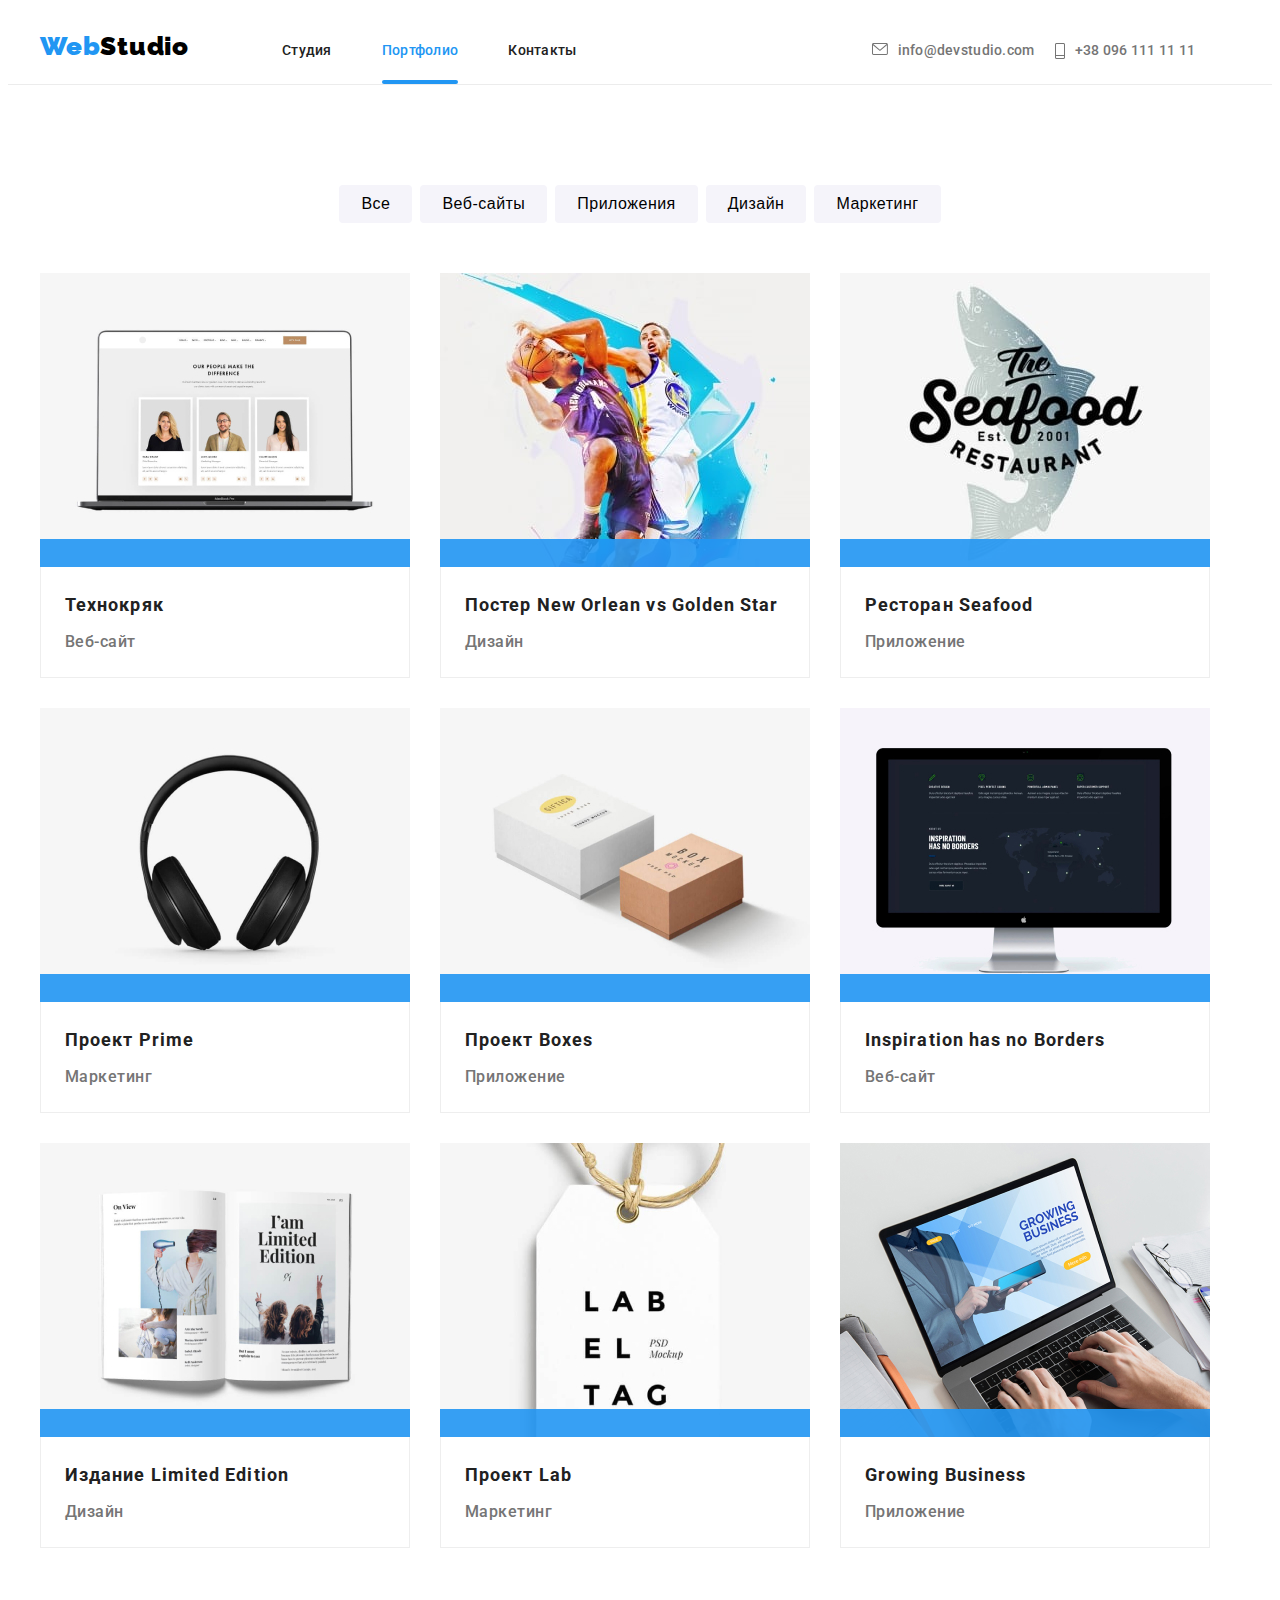
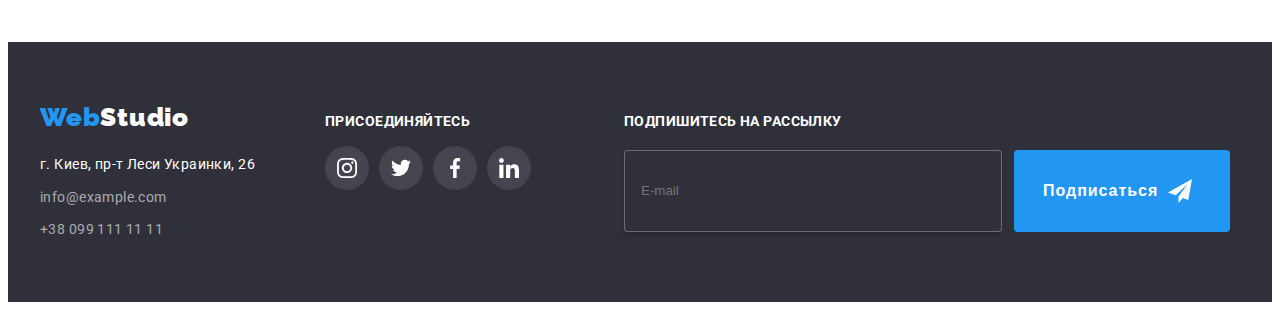
==== portfolio.html @ fc728769 "start of hw 7" ====
<!DOCTYPE html>
<html lang="ru">
<head>
   <meta charset="UTF-8">
   <meta http-equiv="X-UA-Compatible" content="IE=edge">
   <meta name="viewport" content="width=device-width, initial-scale=1.0">
   <title>Home Work 6</title>
   <link rel="preconnect" href="https://fonts.googleapis.com">
   <link rel="preconnect" href="https://fonts.gstatic.com" crossorigin>
   <link href="https://fonts.googleapis.com/css2?family=Raleway:wght@700&family=Roboto:wght@400;500;700;900&display=swap" rel="stylesheet">
   <link rel="stylesheet" href="https://cdnjs.cloudflare.com/ajax/libs/modern-normalize/1.1.0/modern-normalize.min.css" integrity="sha512-wpPYUAdjBVSE4KJnH1VR1HeZfpl1ub8YT/NKx4PuQ5NmX2tKuGu6U/JRp5y+Y8XG2tV+wKQpNHVUX03MfMFn9Q==" crossorigin="anonymous" referrerpolicy="no-referrer" />
   <link rel="stylesheet" href="css/style.css"> 
</head>
<body>
   <header class="page-header">
      <div class="container page-header-container">
         <nav class="header__info-first">
            <a class="logo link" href="./index.html"><b style="color:#2196F3">Web<span style="color:#000000;">Studio</span></b></a>
            <ul class="header__site-nav">
               <li class="list header__site-nav-item"><a class="link studio" href="./index.html">Студия</a></li>
               <li class="list header__site-nav-item"><a class="link portfolio current" href="./portfolio.html">Портфолио</a></li>
               <li class="list header__site-nav-item"><a class="link contact" href="#contacts">Контакты</a></li>
            </ul>
         </nav>   
         <div class="header__contact">
            <a class="header__info-first link email grey" href="mailto:info@devstudio.com">
               <svg class="header__contact-icon" width="16" height="12">
               <use
                  href="./images/symbol-defs.svg#icon-envelope"
               ></use>
               </svg>info@devstudio.com</a>
            <a class="header__info-first link telephone grey" href="tel:+380961111111">
               <svg class="header__contact-icon" width="10" height="16">
                  <use
                     href="./images/symbol-defs.svg#icon-telephone"
                  ></use>
               </svg>+38 096 111 11 11</a>
         </div>
      </div>   
   </header>
   <main class="main__portfolio"> 
         <section class="portfolio">  
            <div class="container container-portfolio"> 
               <h2 class="vissually-hidden">наши работы</h2>    
               <ul class="main__portfolio-nav list">
                     <li class="main__portfolio-nav-item"><button class="btn__nav" type="button">Все</button></li>
                     <li class="main__portfolio-nav-item"><button class="btn__nav" type="button" >Веб-сайты</button></li>
                     <li class="main__portfolio-nav-item"><button class="btn__nav" type="button" >Приложения</button></li>
                     <li class="main__portfolio-nav-item"><button class="btn__nav" type="button" >Дизайн</button></li>
                     <li class="main__portfolio-nav-item"><button class="btn__nav" type="button" >Маркетинг</button></li>
               </ul>
               <ul class="main__information-project-details list">
                  <li class="main__information-project-item">
                     <a class="link" href="#">
                        <div class="main__information-project-item-card">   
                           <img src="./images/img4.jpg" alt="Три человека" width="370" >
                           <p class="main__information-project-item-text">
                              Технокряк это современная площадка распространения коронавируса. Компании используют эту платформу для цифрового шпионажа и атак на защищённые сервера конкурентов.
                           </p>
                        </div>
                        <div class="main__information-project-item-border">
                           <h3 class="main__information-project-item-title">Технокряк</h3>
                           <p class="grey detail">Веб-сайт</p>
                        </div>
                     </a>
                  </li>
                  <li class="main__information-project-item">
                     <a class="link" href="#">
                        <div class="main__information-project-item-card">
                           <img src="./images/img5.jpg" alt="два человека играют в баскетбол"  width="370" >
                           <p class="main__information-project-item-text">
                           Технокряк это современная площадка распространения коронавируса. Компании используют эту платформу для цифрового шпионажа и атак на защищённые сервера конкурентов.
                           </p>
                        </div>   
                        <div class="main__information-project-item-border">
                           <h3 class="main__information-project-item-title">Постер New Orlean vs Golden Star</h3>
                           <p class="grey detail">Дизайн</p>
                        </div>
                     </a>
                  </li>
                  <li class="main__information-project-item">
                     <a class="link" href="#">
                        <div class="main__information-project-item-card">
                           <img src="./images/img6.jpg" alt="логотип морского ресторана"  width="370" >
                            <p class="main__information-project-item-text">
                              Технокряк это современная площадка распространения коронавируса. Компании используют эту платформу для цифрового шпионажа и атак на защищённые сервера конкурентов.
                           </p>
                        </div>  
                        <div class="main__information-project-item-border">
                           <h3 class="main__information-project-item-title">Ресторан Seafood</h3>
                           <p class="grey detail">Приложение</p>
                        </div>
                     </a>
                  </li>   
                  <li class="main__information-project-item">
                     <a class="link" href="#">
                        <div class="main__information-project-item-card">
                           <img src="./images/img7.jpg" alt="наушники"  width="370" >
                           <p class="main__information-project-item-text">
                              Технокряк это современная площадка распространения коронавируса. Компании используют эту платформу для цифрового шпионажа и атак на защищённые сервера конкурентов.
                           </p>
                        </div>   
                        <div class="main__information-project-item-border">
                           <h3 class="main__information-project-item-title">Проект Prime</h3>
                           <p class="grey detail">Маркетинг</p>
                        </div>
                     </a>
                  </li>  
                  <li class="main__information-project-item">
                     <a class="link" href="#">
                        <div class="main__information-project-item-card">
                           <img src="./images/img8.jpg" alt="две коробки"  width="370" >
                           <p class="main__information-project-item-text">
                              Технокряк это современная площадка распространения коронавируса. Компании используют эту платформу для цифрового шпионажа и атак на защищённые сервера конкурентов.
                           </p>
                        </div>
                        <div class="main__information-project-item-border">
                           <h3 class="main__information-project-item-title">Проект Boxes</h3>
                           <p class="grey detail">Приложение</p>
                        </div>
                     </a>  
                  </li>
                  <li class="main__information-project-item">
                     <a class="link" href="#">
                        <div class="main__information-project-item-card">
                           <img src="./images/img9.jpg" alt="рабочий стол"  width="370" >
                           <p class="main__information-project-item-text">
                              Технокряк это современная площадка распространения коронавируса. Компании используют эту платформу для цифрового шпионажа и атак на защищённые сервера конкурентов.
                            </p>
                        </div>
                        <div class="main__information-project-item-border">
                           <h3 class="main__information-project-item-title" lang="en">Inspiration has no Borders</h3>
                           <p class="grey detail">Веб-сайт</p>
                        </div>
                     </a>  
                  </li>
                  <li class="main__information-project-item">
                     <a class="link" href="#">
                        <div class="main__information-project-item-card">
                           <img src="./images/img10.jpg" alt="открытая книга"  width="370" >
                           <p class="main__information-project-item-text">
                              Технокряк это современная площадка распространения коронавируса. Компании используют эту платформу для цифрового шпионажа и атак на защищённые сервера конкурентов.
                           </p>
                        </div>   
                        <div class="main__information-project-item-border">
                           <h3 class="main__information-project-item-title">Издание Limited Edition</h3>
                           <p class="grey detail">Дизайн</p>
                        </div>
                     </a>   
                  </li>   
                  <li class="main__information-project-item">
                     <a class="link" href="#">
                        <div class="main__information-project-item-card">
                           <img src="./images/img11.jpg" alt="метка"  width="370" >
                              <p class="main__information-project-item-text">
                                 Технокряк это современная площадка распространения коронавируса. Компании используют эту платформу для цифрового шпионажа и атак на защищённые сервера конкурентов.
                              </p>
                        </div>
                        <div class="main__information-project-item-border">
                           <h3 class="main__information-project-item-title">Проект Lab</h3>
                           <p class="grey detail">Маркетинг</p>
                        </div>
                     </a> 
                  </li>  
                  <li class="main__information-project-item">
                    <a class="link" href="#">
                        <div class="main__information-project-item-card">
                           <img src="./images/img12.jpg" alt="ноутбук" width="370" >
                           <p class="main__information-project-item-text">
                              Технокряк это современная площадка распространения коронавируса. Компании используют эту платформу для цифрового шпионажа и атак на защищённые сервера конкурентов.
                           </p>
                        </div>   
                        <div class="main__information-project-item-border">
                           <h3 class="main__information-project-item-title" lang="en">Growing Business</h3>
                           <p class="grey detail">Приложение</p>
                        </div>
                     </a> 
                  </li>  
               </ul>
            </div> 
         </section>      
   </main>
   <footer class="footer" id="contacts">
      <div class="container container-footer">
          <div class="footer-contact">
              <a class="logo-footer link" href="./index.html"><b style="color:#2196F3">Web<span style="color:#ffffff;">Studio</span></b></a>
              <address class="address white">г. Киев, пр-т Леси Украинки, 26</address>
              <a class="link footer__contact-color email-footer" href="mailto:info@example.com">info@example.com</a>
              <a class="link footer__contact-color tel-footer" href="tel:+380991111111">+38 099 111 11 11</a>
          </div>
          <section class="footer-social">
              <h3 class="footer-social-title white ">присоединяйтесь</h3>
              <ul class="footer-socials-list list">
              <li class="footer-socials-item">
                      <a
                          href=""
                          class="footer-socials-link link"
                      >
                          <svg class="footer-socials-icon" width="20" height="20">
                          <use
                                  href="./images/symbol-defs.svg#icon-instagram-2"></use>
                          </svg>
                      </a>
              </li>
              <li class="footer-socials-item">
                      <a
                          href=""
                          class="footer-socials-link link"
                      >
                          <svg class="teachers-socials-icon" width="20" height="20">
                          <use
                          href="./images/symbol-defs.svg#icon-twitter"
                          ></use>
                          </svg>
                      </a>
              </li>
              <li class="footer-socials-item">
                      <a
                          href=""
                          class="footer-socials-link link"
                      >
                          <svg class="footer-socials-icon" width="20" height="20">
                          <use
                          href="./images/symbol-defs.svg#icon-facebook"
                          ></use>
                          </svg>
                      </a>
              </li>
              <li class="footer-socials-item">
                      <a
                          href=""
                          class="footer-socials-link link"
                      >
                          <svg class="footer-socials-icon" width="20" height="20">
                          <use
                          href="./images/symbol-defs.svg#icon-linkedin"
                          ></use>
                          </svg>
                      </a>
              </li>
              </ul>
          </section>
          <section class="footer-email-client">
              <h3 class="footer-email-title white ">Подпишитесь на рассылку</h3>
              <div class="confirmation-email">
                  <span class="input-wrap">
                      <input
                          type="email"
                          name="email-confirmation"
                          id="email-confirmation"
                          class="footer-input"
                          placeholder="E-mail"/> 
                  </span>        
              <button class="footer__btn-email" type="submit">Подписаться
                  <span>
                      <svg class="input-icon-email" width="24" height="24">
                          <use href="./images/symbol-defs.svg#icon-icon-send"></use>
                      </svg> 
                  </span>
              </button>    
              </div>
          </section>
      </div>   
 </footer>

</body>
</html>
---- css/style.css ----
:root {
  --primary-text-color: #212121;
  --special-color: #2196f3;
  --color-contact: #757575;
  --color-light: #ffffff;
  --color-of-details: #ececec;
  --color-background: #f5f4fa;
  --color-image: #2f303a;
  --color-footer-contact: rgba(255, 255, 255, 0.6);
  --color-border: #eeeeee;
  --color-footer-social: #44454e;
  --color-teachers-social: #afb1b8;
  --color-details-info: #e5e5e5;
}
body {
  font-family: 'Roboto', sans-serif;
  color: var(--primary-text-color);
}
p,
h1,
h2,
h3,
h4,
h5,
h6 {
  margin: 0;
}
img {
  display: block;
}
ul {
  list-style-type: none;
  margin: 0;
  padding: 0;
}
.link {
  text-decoration: none;
  transition: color 250ms cubic-bezier(0.4, 0, 0.2, 1),
    background-color 250ms cubic-bezier(0.4, 0, 0.2, 1);
}
.vissually-hidden {
  position: absolute;
  white-space: nowrap;
  width: 1px;
  height: 1px;
  overflow: hidden;
  border: 0;
  padding: 0;
  clip: rect(0 0 0 0);
  clip-path: inset(50%);
  margin: -1px;
}
.container {
  width: 1200px;
  padding-left: 15px;
  padding-right: 15px;
  margin-left: auto;
  margin-right: auto;
}
.grey {
  color: var(--color-contact);
}
.white {
  color: var(--color-light);
}
/* ------------------HEADER----------------------- */
.page-header {
  display: flex;
  justify-content: space-evenly;
  border-bottom: solid 1px var(--color-of-details);
  padding-top: 24px;
}
.page-header-container {
  display: flex;
  align-items: baseline;
}
.header__site-nav {
  display: flex;
  align-items: center;
}
.header__contact {
  display: flex;
  align-items: center;
}
.header__site-nav .list:first-child {
  margin-left: 93px;
}
.header__site-nav .list:not(:last-child) {
  margin-right: 50px;
}
.header__site-nav {
  margin-right: 295px;
}
.logo {
  font-size: 26px;
  font-family: 'Raleway', sans-serif;
  letter-spacing: 0.03em;
  font-weight: 700;
  line-height: 1.15;
}
.studio,
.portfolio,
.contact {
  color: var(--primary-text-color);
  font-weight: 500;
  font-size: 14px;
  line-height: 1.14;
  letter-spacing: 0.02em;
}
.current {
  color: var(--special-color);
}
.header__site-nav-item {
  position: relative;
  padding-bottom: 25px;
}
.header__site-nav .current::after {
  color: var(--special-color);
  content: '';
  height: 4px;
  width: 100%;
  background-color: var(--special-color);
  border-radius: 2px;
  display: block;
  position: absolute;
  bottom: 0;
}
.header__site-nav .link {
  padding-bottom: 25px;
}
.header__site-nav .link:hover,
.header__site-nav .link:focus {
  color: var(--special-color);
}
.header__contact .link:hover,
.header__contact .link:focus {
  color: var(--special-color);
}
.header__info-first {
  display: flex;
  align-items: baseline;
}
.header__info-first.telephone {
  display: flex;
  align-items: flex-start;
}

.header__contact-icon {
  fill: currentColor;
  margin-right: 10px;
}
.email,
.telephone {
  font-weight: 500;
  font-size: 14px;
  line-height: 1.14;
  letter-spacing: 0.02em;
}
.email {
  margin-right: 20px;
}

/* ------------------HERO----------------------- */
.header__hero {
  background-color: var(--color-image);
  letter-spacing: 0.06em;
  text-align: center;
  padding-top: 200px;
  padding-bottom: 200px;
}
.overlay {
  background-image: linear-gradient(rgba(47, 48, 58, 0.4), rgba(47, 48, 58, 0.4)),
    url('../images/img-hero.jpg');
  background-repeat: no-repeat;
  background-position: center;
  background-size: cover;
  margin: 0 auto;
  max-width: 1600px;
}
.header__hero-title {
  color: var(--color-light);
  font-size: 44px;
  font-weight: 900;
  line-height: 1.36;
  letter-spacing: 0.06em;
  max-width: 696px;
  margin-bottom: 30px;
  margin-right: auto;
  margin-left: auto;
}
.header__hero-btn {
  padding: 10px 32px;
  background-color: var(--special-color);
  border-radius: 4px;
  font-size: 16px;
  font-weight: 700;
  line-height: 1.87;
  cursor: pointer;
  color: var(--color-light);
  border: none;
  transition: box-shadow 250ms cubic-bezier(0.4, 0, 0.2, 1);
}
.header__hero-btn:hover {
  box-shadow: 0px 4px 4px rgba(0, 0, 0, 0.15);
}

/* ------------------INFO----------------------- */
.main__details-information.section {
  padding-top: 94px;
  padding-bottom: 47px;
}
.main__details {
  display: flex;
  justify-content: center;
}

.main__details-info:not(:last-child) {
  margin-right: 30px;
}
.main__details-info-block {
  display: flex;
  justify-content: center;
  align-items: center;
  margin-bottom: 30px;
  background-color: var(--color-background);
  width: 270px;
  height: 120px;
}

.main__details-info-title {
  font-weight: 700;
  font-size: 14px;
  line-height: 1.14;
  letter-spacing: 0.03em;
}
.grey.text {
  font-family: Roboto;
  font-size: 14px;
  line-height: 1.71;
  letter-spacing: 0.03em;
  margin-top: 10px;
  display: block;
  width: 270px;
}
.work {
  font-family: Roboto;
  font-weight: 700;
  font-size: 36px;
  line-height: 1.16;
  text-align: center;
  letter-spacing: 0.03em;
  margin-bottom: 50px;
}
/* ------------------TEACHERS----------------------- */
.workers {
  font-weight: 500;
  font-size: 16px;
  line-height: 1.18;
  text-align: center;
  letter-spacing: 0.03em;
}
.workers-names-type {
  padding-top: 30px;
  padding-bottom: 30px;
}
.grey.workers {
  text-align: center;
  font-weight: 400;
  margin-top: 10px;
}
.main__information-photo.section {
  padding-top: 47px;
  padding-bottom: 94px;
}
.main__information-photo-img {
  display: flex;
}
.main__information-photo-img-box {
  position: relative;
}
.main__information-photo-img-text {
  position: absolute;
  bottom: 0;
  left: 0;
  color: var(--color-light);
  background-color: rgba(47, 48, 58, 0.8);
  width: 100%;
  height: 70px;
  font-weight: 700;
  font-size: 14px;
  line-height: calc(16 / 14);
  text-align: center;
  letter-spacing: 0.03em;
  padding: 27px 82px;
  text-transform: uppercase;
}

.main__information-photo-img .list:not(:last-child) {
  margin-right: 30px;
}
.main__information-teachers {
  background-color: var(--color-background);
}
.main__information-teachers.section {
  padding-top: 94px;
  padding-bottom: 94px;
}
.main__information-teachers-photo {
  display: flex;
}
.main__information-teachers-photo .list:not(:last-child) {
  margin-right: 30px;
}
.teachers-socials-list {
  display: flex;
  justify-content: center;
  margin-top: 16px;
}

.teachers-socials-item {
  width: 44px;
  height: 44px;
  margin-right: 10px;
}

.teachers-socials-item:last-child {
  margin-right: 0;
}

.teachers-socials-link {
  width: 100%;
  height: 100%;
  border-radius: 50%;
  display: flex;
  align-items: center;
  justify-content: center;
  color: var(--color-teachers-social);
  transition: background-color 250ms cubic-bezier(0.4, 0, 0.2, 1),
    color 250ms cubic-bezier(0.4, 0, 0.2, 1);
}
.teachers-socials-icon {
  fill: currentColor;
}
.teachers-socials-link:hover,
.teachers-socials-link:focus {
  background-color: var(--special-color);
  color: var(--color-light);
}
.block {
  background-color: var(--color-light);
  box-shadow: 0px 1px 3px rgba(0, 0, 0, 0.12), 0px 1px 1px rgba(0, 0, 0, 0.14),
    0px 2px 1px rgba(0, 0, 0, 0.2);
  border-radius: 0px 0px 4px 4px;
}

/* ------------------CLIENTS----------------------- */
.main__information-clients.section {
  padding-top: 94px;
  padding-bottom: 94px;
  background-color: var(--color-details-info);
}
.main__information-clients.work {
  margin-bottom: 50px;
}
.clients-socials-list {
  display: flex;
}
.clients-socials-item {
  margin-right: 30px;
}
.clients-socials-item:last-child {
  margin-right: 0;
}
.clients-socials-link {
  display: flex;
  justify-content: center;
  align-items: center;
  width: 170px;
  height: 92px;
  border: solid 1px var(--color-teachers-social);
  border-radius: 4px;
  fill: var(--color-teachers-social);
  transition: fill 250ms cubic-bezier(0.4, 0, 0.2, 1), border 250ms cubic-bezier(0.4, 0, 0.2, 1);
}
.clients-socials-link:hover,
.clients-socials-link:focus {
  fill: var(--special-color);
  border: solid 1px var(--special-color);
}

/* ------------------PORTFOLIO----------------------- */
.main__portfolio {
  padding-top: 100px;
  padding-bottom: 94px;
}
.container-portfolio {
  display: flex;
  flex-direction: column;
}
.main__portfolio-nav {
  display: flex;
  justify-content: center;
  margin-bottom: 50px;
}
.main__portfolio-nav .main__portfolio-nav-item:not(:last-child) {
  margin-right: 8px;
}
.btn__nav {
  background: var(--color-background);
  border-radius: 4px;
  border: none;
  font-weight: 500;
  font-size: 16px;
  line-height: 1.62;
  letter-spacing: 0.03em;
  cursor: pointer;
  padding: 6px 22px;
  transition: background-color 250ms cubic-bezier(0.4, 0, 0.2, 1),
    color 250ms cubic-bezier(0.4, 0, 0.2, 1), border 250ms cubic-bezier(0.4, 0, 0.2, 1),
    box-shadow 250ms cubic-bezier(0.4, 0, 0.2, 1);
}
.btn__nav:hover,
.btn__nav:focus {
  background-color: var(--special-color);
  border: none;
  color: var(--color-light);
  box-shadow: 0px 3px 1px rgba(0, 0, 0, 0.1), 0px 1px 2px rgba(0, 0, 0, 0.08),
    0px 2px 2px rgba(0, 0, 0, 0.12);
}
.main__information-project-details {
  display: flex;
  flex-wrap: wrap;
  margin-bottom: -30px;
  margin-right: -30px;
}

.main__information-project-item {
  width: calc(100% / 3 -30px);
  margin-bottom: 30px;
  margin-right: 30px;
  background: var(--color-light);
  transition: box-shadow 250ms cubic-bezier(0.4, 0, 0.2, 1);
}

.main__information-project-item-card {
  position: relative;
  overflow: hidden;
}
.main__information-project-item-text {
  font-style: regular;
  font-size: 18px;
  line-height: calc(28 / 18);
  letter-spacing: 0.03em;
  color: var(--color-light);
  width: 370px;
  position: absolute;
  top: 0;
  left: 0;
  padding: 63px 24px;
  background-color: rgba(33, 150, 243, 0.9);
  transform: translateY(100%);
  transition: transform 250ms cubic-bezier(0.4, 0, 0.2, 1);
}
.main__information-project-item:hover .main__information-project-item-text {
  transform: translateY(0%);
}
.main__information-project-item:hover {
  box-shadow: 0px 3px 1px rgba(0, 0, 0, 0.1), 0px 1px 2px rgba(0, 0, 0, 0.08),
    0px 2px 2px rgba(0, 0, 0, 0.12);
}
.main__information-project-item-border {
  border-left: 1px solid var(--color-border);
  border-right: 1px solid var(--color-border);
  border-bottom: 1px solid var(--color-border);
  padding: 20px 24px;
}
.main__information-project-item-title {
  font-weight: 700;
  font-size: 18px;
  line-height: 2;
  letter-spacing: 0.06em;
  color: var(--primary-text-color);
}
.detail {
  font-size: 16px;
  line-height: 1.87;
  letter-spacing: 0.03em;
  margin-top: 4px;
}
/* ------------------FOOTER----------------------- */
.footer {
  background-color: var(--color-image);
  padding-top: 60px;
  padding-bottom: 60px;
}
.container-footer {
  display: flex;
  align-items: baseline;
}
.logo-footer {
  font-family: Raleway;
  font-weight: 700;
  font-size: 26px;
  line-height: 1.19;
  letter-spacing: 0.03em;
  display: block;
}
.address {
  font-size: 14px;
  font-weight: 400;
  font-style: normal;
  line-height: 1.71;
  letter-spacing: 0.03em;
  margin-top: 20px;
}
.footer__contact-color {
  color: var(--color-footer-contact);
  font-size: 14px;
  line-height: 1.71;
  letter-spacing: 0.03em;
  display: block;
}
.email-footer {
  margin-top: 9px;
  margin-bottom: 9px;
}
.footer-contact {
  margin-right: 70px;
}

.footer-social-title {
  font-weight: 700;
  font-size: 14px;
  line-height: 1.14;
  letter-spacing: 0.03em;
  text-transform: uppercase;
}
.footer-socials-list {
  display: flex;
  justify-content: center;
  margin-top: 16px;
}

.footer-socials-item {
  width: 44px;
  height: 44px;
  margin-right: 10px;
}

.footer-socials-item:last-child {
  margin-right: 0;
}

.footer-socials-link {
  width: 100%;
  height: 100%;
  border-radius: 50%;
  background-color: var(--color-footer-social);
  display: flex;
  align-items: center;
  justify-content: center;
  color: #ffffff;
}

.footer-socials-icon {
  width: 20px;
  height: 20px;
  fill: currentColor;
}

.footer-socials-link:hover,
.footer-socials-link:focus {
  background-color: var(--special-color);
}
.footer-email-title {
  font-weight: 700;
  font-size: 14px;
  line-height: 1.14;
  letter-spacing: 0.03em;
  text-transform: uppercase;
  margin-bottom: 20px;
}
.footer-email-client {
  margin-left: 93px;
}
.confirmation-email {
  display: flex;
}
.footer-input {
  width: 358px;
  height: 50px;
  background-color: var(--color-image);
  border: 1px solid rgba(255, 255, 255, 0.3);
  border-radius: 4px;
  box-shadow: 0px 4px 4px rgba(0, 0, 0, 0.15);
  color: var(--color-contact);
  padding-left: 16px;
  padding-top: 15px;
  padding-bottom: 15px;
  margin-right: 12px;
}
.footer__btn-email {
  color: var(--color-light);
  background-color: var(--special-color);
  border-radius: 4px;
  border: none;
  padding: 10px 62px 10px 29px;
  font-weight: 700;
  font-size: 16px;
  line-height: 1.87;
  letter-spacing: 0.06em;
  position: relative;
}
.footer__btn-email span {
  margin-left: 10px;
}

.input-icon-email {
  position: absolute;
  fill: var(--color-light);
  top: 50%;
  transform: translateY(-50%);
}

/* ------------------MODAL----------------------- */

.backdrop {
  position: fixed;
  width: 100vw;
  height: 100vh;
  background-color: rgba(0, 0, 0, 0.2);
  top: 0;
}
.modal {
  position: absolute;
  min-width: 528px;
  min-height: 581px;
  background-color: var(--color-light);
  box-shadow: 0px 2px 1px rgba(0, 0, 0, 0.2), 1px 0px 1px rgba(0, 0, 0, 0.14),
    3px 0px 1px rgba(0, 0, 0, 0.12);
  border-radius: 4px;
  top: 50%;
  left: 50%;
  transform: translate(-50%, -50%);
  padding: 40px;
  text-align: center;
}
.is-hidden {
  visibility: hidden;
  opacity: 0;
  pointer-events: none;
}
.modal-btn {
  display: flex;
  align-items: center;
  background-color: var(--color-light);
  border-color: rgba(0, 0, 0, 0.1);
  border-radius: 50px;
  width: 30px;
  height: 30px;
  position: absolute;
  right: 8px;
  top: 8px;
  padding: 6px;
  transition: fill 250ms cubic-bezier(0.4, 0, 0.2, 1);
}

.modal-btn:hover {
  fill: var(--special-color);
}

.modal-title {
  font-weight: 700;
  font-size: 20px;
  line-height: 1.15;
  letter-spacing: 0.03em;
  text-align: center;
  color: var(--primary-text-color);
  margin-bottom: 12px;
}

.modal-label {
  display: block;
  margin-bottom: 4px;
  font-size: 12px;
  line-height: 1.2;
  font-weight: 400;
  letter-spacing: 0.01em;
  color: var(--color-contact);
  text-align: start;
}

.modal-input {
  width: 100%;
  height: 40px;
  background-color: transparent;
  border: 1px solid rgba(33, 33, 33, 0.2);
  border-radius: 4px;
  padding-left: 42px;
  outline: none;
  margin-bottom: 10px;
  transition: border-color 250ms cubic-bezier(0.4, 0, 0.2, 1);
}
.modal-input:focus {
  border-color: var(--special-color);
}

.modal-input:focus + .modal-input-icon {
  fill: var(--special-color);
}

.modal-text {
  width: 100%;
  height: 120px;
  background-color: transparent;
  border: 1px solid rgba(33, 33, 33, 0.2);
  border-radius: 5px;
  resize: none;
  padding: 12px 16px;
  margin-bottom: 20px;
}

.input-wrap {
  display: block;
  position: relative;
}

.modal-input-icon {
  position: absolute;
  top: 20%;
  left: 15px;
  transition: fill 250ms cubic-bezier(0.4, 0, 0.2, 1);
}

.check-text {
  font-size: 14px;
  line-height: 1.2;
  color: var(--color-contact);
  display: flex;
  position: relative;
}

.check-link {
  color: var(--special-color);
  margin-left: 5px;
}

.check-text span {
  width: 16px;
  height: 15px;
  border: 2px solid var(--primary-text-color);
  border-radius: 2px;
  margin-right: 9px;
  display: flex;
  align-items: center;
  justify-content: center;
  transition: background-color 250ms cubic-bezier(0.4, 0, 0.2, 1),
    border 250ms cubic-bezier(0.4, 0, 0.2, 1);
}

.input-icon-check {
  fill: var(--color-light);
}
.input-check:checked + .check-text span {
  background-color: var(--special-color);
  border: none;
}

.form__btn-contact {
  color: var(--color-light);
  font-size: 16px;
  line-height: 1.87;
  font-weight: 400;
  letter-spacing: 0.06em;
  padding: 10px 55px;
  border: none;
  border-radius: 4px;
  background-color: var(--special-color);
  box-shadow: 0px 4px 4px rgba(0, 0, 0, 0.15);
  margin-top: 30px;
}
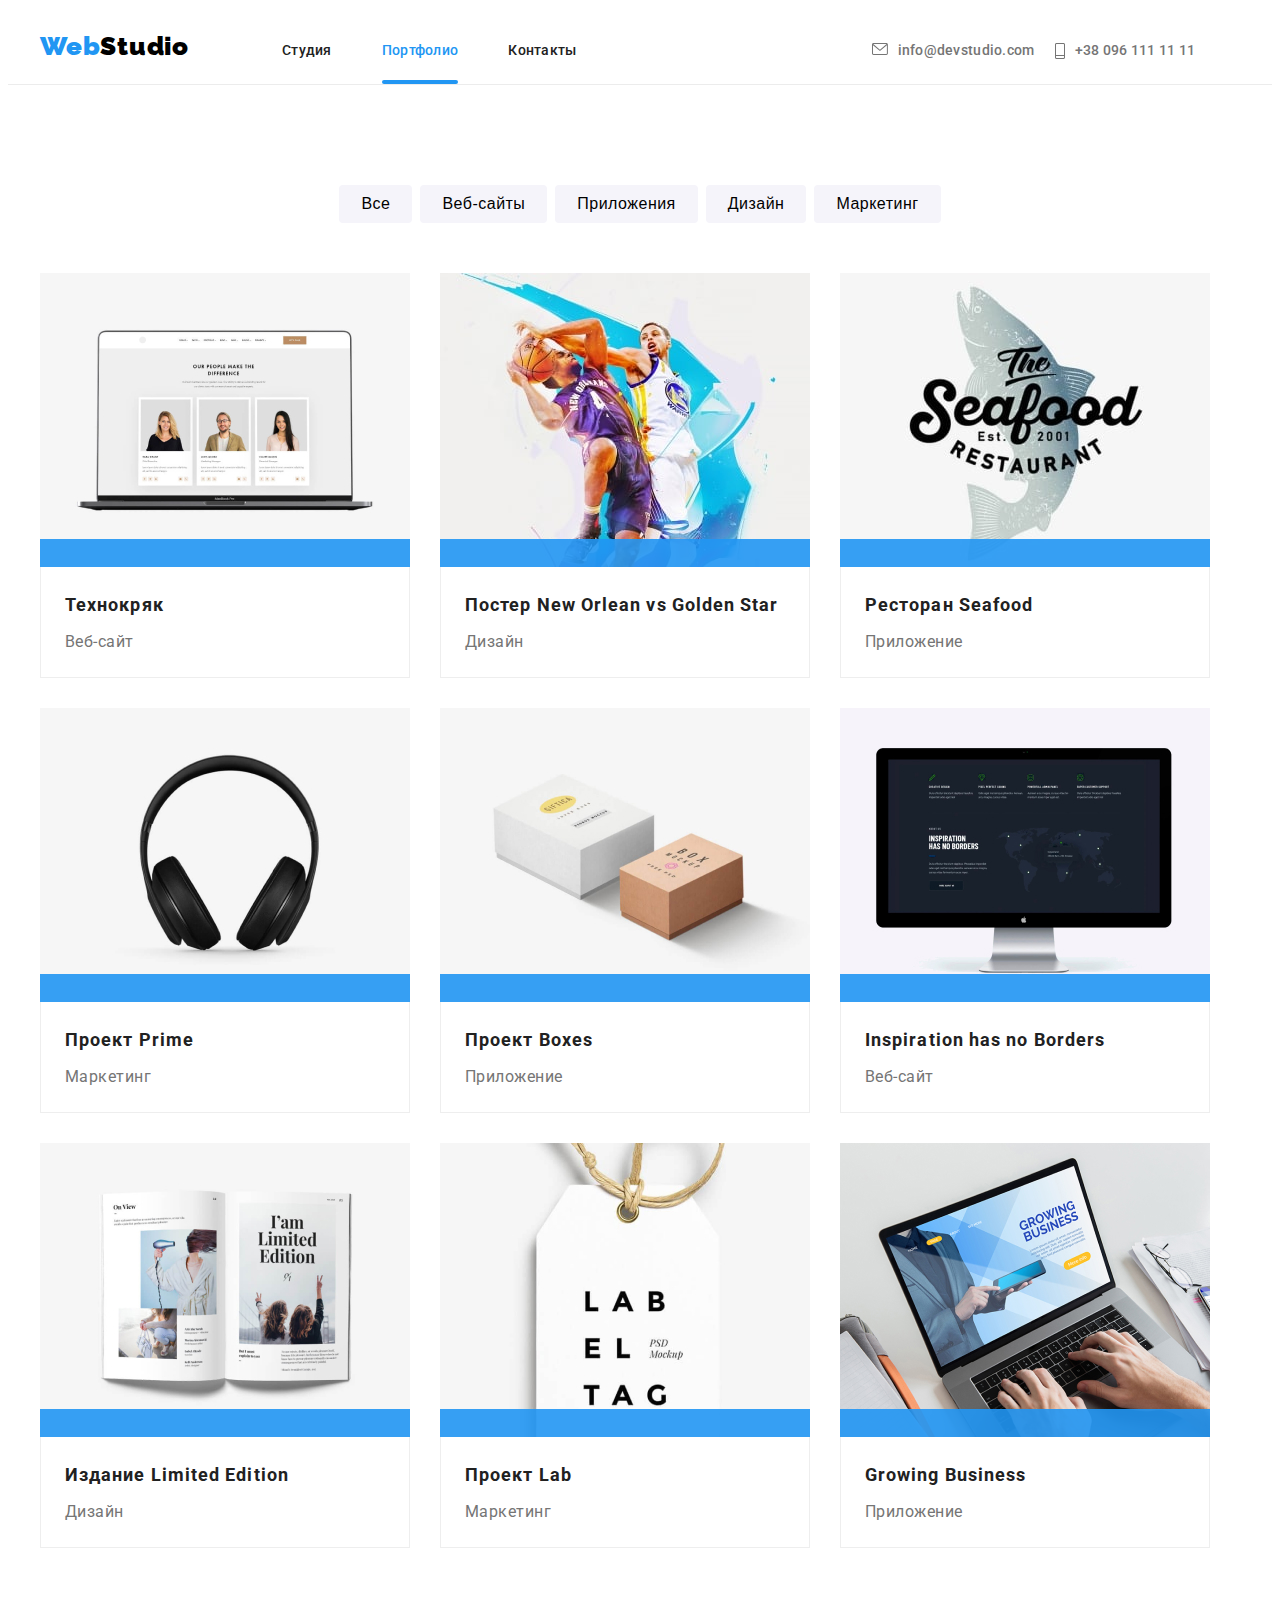
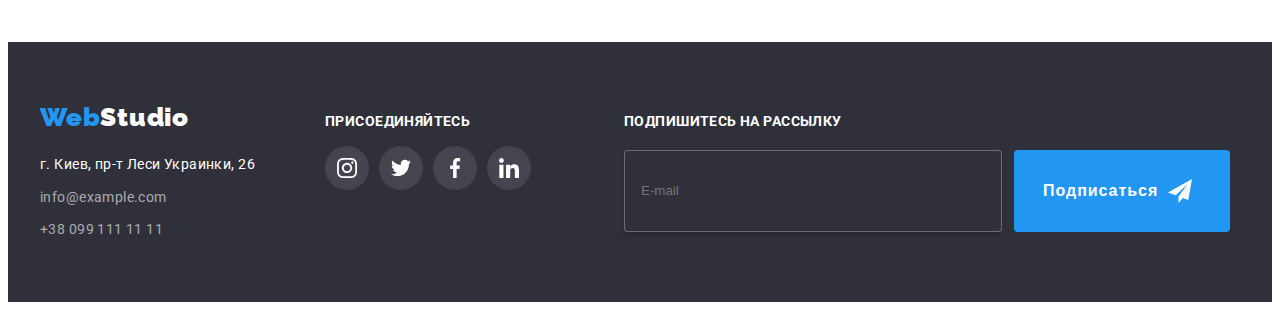
==== commit 55f797ce: "bem index till clients" ====
--- a/portfolio.html
+++ b/portfolio.html
@@ -9,28 +9,29 @@
    <link rel="preconnect" href="https://fonts.gstatic.com" crossorigin>
    <link href="https://fonts.googleapis.com/css2?family=Raleway:wght@700&family=Roboto:wght@400;500;700;900&display=swap" rel="stylesheet">
    <link rel="stylesheet" href="https://cdnjs.cloudflare.com/ajax/libs/modern-normalize/1.1.0/modern-normalize.min.css" integrity="sha512-wpPYUAdjBVSE4KJnH1VR1HeZfpl1ub8YT/NKx4PuQ5NmX2tKuGu6U/JRp5y+Y8XG2tV+wKQpNHVUX03MfMFn9Q==" crossorigin="anonymous" referrerpolicy="no-referrer" />
-   <link rel="stylesheet" href="css/style.css"> 
+   <link rel="stylesheet" href="css/main.min.css">
+
 </head>
 <body>
    <header class="page-header">
-      <div class="container page-header-container">
-         <nav class="header__info-first">
+      <div class="container page-header__container">
+         <nav class="page-header__info-nav">
             <a class="logo link" href="./index.html"><b style="color:#2196F3">Web<span style="color:#000000;">Studio</span></b></a>
-            <ul class="header__site-nav">
-               <li class="list header__site-nav-item"><a class="link studio" href="./index.html">Студия</a></li>
-               <li class="list header__site-nav-item"><a class="link portfolio current" href="./portfolio.html">Портфолио</a></li>
-               <li class="list header__site-nav-item"><a class="link contact" href="#contacts">Контакты</a></li>
+            <ul class="menu__list">
+               <li class="list menu__list-item"><a class="link menu__list-item-studio " href="./index.html">Студия</a></li>
+               <li class="list menu__list-item"><a class="link menu__list-item-portfolio current" href="./portfolio.html">Портфолио</a></li>
+               <li class="list menu__list-item"><a class="link menu__list-item-contact" href="#contacts">Контакты</a></li>
             </ul>
          </nav>   
-         <div class="header__contact">
-            <a class="header__info-first link email grey" href="mailto:info@devstudio.com">
-               <svg class="header__contact-icon" width="16" height="12">
+         <div class="page-header__contact">
+            <a class="page-header__contact-email link grey" href="mailto:info@devstudio.com">
+               <svg class="page-header__contact-icon" width="16" height="12">
                <use
                   href="./images/symbol-defs.svg#icon-envelope"
                ></use>
                </svg>info@devstudio.com</a>
-            <a class="header__info-first link telephone grey" href="tel:+380961111111">
-               <svg class="header__contact-icon" width="10" height="16">
+            <a class="page-header__contact-telephone link grey" href="tel:+380961111111">
+               <svg class="page-header__contact-icon" width="10" height="16">
                   <use
                      href="./images/symbol-defs.svg#icon-telephone"
                   ></use>
--- a/css/main.min.css
+++ b/css/main.min.css
@@ -0,0 +1,2 @@
+:root{--primary-text-color: #212121;--special-color: #2196f3;--color-contact: #757575;--color-light: #ffffff;--color-of-details: #ececec;--color-background: #f5f4fa;--color-image: #2f303a;--color-footer-contact: rgba(255, 255, 255, 0.6);--color-border: #eeeeee;--color-footer-social: #44454e;--color-teachers-social: #afb1b8;--color-details-info: #e5e5e5}body{font-family:'Roboto', sans-serif;color:var(--primary-text-color)}.link{text-decoration:none;transition:color 250ms cubic-bezier(0.4, 0, 0.2, 1),background-color 250ms cubic-bezier(0.4, 0, 0.2, 1)}.vissually-hidden{position:absolute;white-space:nowrap;width:1px;height:1px;overflow:hidden;border:0;padding:0;clip:rect(0 0 0 0);clip-path:inset(50%);margin:-1px}.grey{color:var(--color-contact)}.white{color:var(--color-light)}p,h1,h2,h3,h4,h5,h6{margin:0}img{display:block;max-width:100%;height:auto}ul{list-style-type:none;margin:0;padding:0}.container{width:1200px;padding-left:15px;padding-right:15px;margin-left:auto;margin-right:auto}.backdrop{position:fixed;width:100vw;height:100vh;background-color:rgba(0,0,0,0.2);top:0}.modal{position:absolute;min-width:528px;min-height:581px;background-color:var(--color-light);box-shadow:0px 2px 1px rgba(0,0,0,0.2),1px 0px 1px rgba(0,0,0,0.14),3px 0px 1px rgba(0,0,0,0.12);border-radius:4px;top:50%;left:50%;transform:translate(-50%, -50%);padding:40px;text-align:center}.is-hidden{visibility:hidden;opacity:0;pointer-events:none}.modal-btn{display:flex;align-items:center;background-color:var(--color-light);border-color:rgba(0,0,0,0.1);border-radius:50px;width:30px;height:30px;position:absolute;right:8px;top:8px;padding:6px;transition:fill 250ms cubic-bezier(0.4, 0, 0.2, 1)}.modal-btn:hover{fill:var(--special-color)}.modal-title{font-weight:700;font-size:20px;line-height:1.15;letter-spacing:0.03em;text-align:center;color:var(--primary-text-color);margin-bottom:12px}.modal-label{display:block;margin-bottom:4px;font-size:12px;line-height:1.2;font-weight:400;letter-spacing:0.01em;color:var(--color-contact);text-align:start}.modal-input-icon{position:absolute;top:20%;left:15px;transition:fill 250ms cubic-bezier(0.4, 0, 0.2, 1)}.modal-input{width:100%;height:40px;background-color:transparent;border:1px solid rgba(33,33,33,0.2);border-radius:4px;padding-left:42px;outline:none;margin-bottom:10px;transition:border-color 250ms cubic-bezier(0.4, 0, 0.2, 1)}.modal-input:focus{border-color:var(--special-color)}.modal-input:focus+.modal-input-icon{fill:var(--special-color)}.modal-text{width:100%;height:120px;background-color:transparent;border:1px solid rgba(33,33,33,0.2);border-radius:5px;resize:none;padding:12px 16px;margin-bottom:20px}.input-wrap{display:block;position:relative}.check-text{font-size:14px;line-height:1.2;color:var(--color-contact);display:flex;position:relative}.check-link{color:var(--special-color);margin-left:5px}.check-text span{width:16px;height:15px;border:2px solid var(--primary-text-color);border-radius:2px;margin-right:9px;display:flex;align-items:center;justify-content:center;transition:background-color 250ms cubic-bezier(0.4, 0, 0.2, 1),border 250ms cubic-bezier(0.4, 0, 0.2, 1)}.input-check:checked+.check-text span{background-color:var(--special-color);border:none}.input-icon-check{fill:var(--color-light)}.form__btn-contact{color:var(--color-light);font-size:16px;line-height:1.87;font-weight:400;letter-spacing:0.06em;padding:10px 55px;border:none;border-radius:4px;background-color:var(--special-color);box-shadow:0px 4px 4px rgba(0,0,0,0.15);margin-top:30px}.page-header{display:flex;justify-content:space-evenly;border-bottom:solid 1px var(--color-of-details);padding-top:24px}.page-header__container{display:flex;align-items:baseline}.page-header__info-nav{display:flex;align-items:baseline}.logo{font-size:26px;font-family:'Raleway', sans-serif;letter-spacing:0.03em;font-weight:700;line-height:1.15}.menu__list{display:flex;align-items:center;margin-right:295px}.menu__list .list:first-child{margin-left:93px}.menu__list .list:not(:last-child){margin-right:50px}.menu__list .current::after{color:var(--special-color);content:'';height:4px;width:100%;background-color:var(--special-color);border-radius:2px;display:block;position:absolute;bottom:0}.menu__list .link{padding-bottom:25px}.menu__list .link:hover,.menu__list .link:focus{color:var(--special-color)}.menu__list-item{position:relative;padding-bottom:25px}.page-header__contact{display:flex;align-items:center}.page-header__contact .link:hover,.page-header__contact .link:focus{color:var(--special-color)}.menu__list-item-studio,.menu__list-item-portfolio,.menu__list-item-contact{color:var(--primary-text-color);font-weight:500;font-size:14px;line-height:1.14;letter-spacing:0.02em}.current{color:var(--special-color)}.page-header__contact-telephone{display:flex;align-items:flex-start}.page-header__contact-icon{fill:currentColor;margin-right:10px}.page-header__contact-email,.page-header__contact-telephone{font-weight:500;font-size:14px;line-height:1.14;letter-spacing:0.02em}.page-header__contact-email{margin-right:20px}.hero{background-color:var(--color-image);letter-spacing:0.06em;text-align:center;padding-top:200px;padding-bottom:200px}.overlay{background-image:linear-gradient(rgba(47,48,58,0.4), rgba(47,48,58,0.4)),url("../images/img-hero.jpg");background-repeat:no-repeat;background-position:center;background-size:cover;margin:0 auto;max-width:1600px}.hero__title{color:var(--color-light);font-size:44px;font-weight:900;line-height:1.36;letter-spacing:0.06em;max-width:696px;margin-bottom:30px;margin-right:auto;margin-left:auto}.hero__btn{padding:10px 32px;background-color:var(--special-color);border-radius:4px;font-size:16px;font-weight:700;line-height:1.87;cursor:pointer;color:var(--color-light);border:none;transition:box-shadow 250ms cubic-bezier(0.4, 0, 0.2, 1)}.hero__btn:hover{box-shadow:0px 4px 4px rgba(0,0,0,0.15)}.main__portfolio{padding-top:100px;padding-bottom:94px}.container-portfolio{display:flex;flex-direction:column}.main__portfolio-nav{display:flex;justify-content:center;margin-bottom:50px}.main__portfolio-nav .main__portfolio-nav-item:not(:last-child){margin-right:8px}.btn__nav{background:var(--color-background);border-radius:4px;border:none;font-weight:500;font-size:16px;line-height:1.62;letter-spacing:0.03em;cursor:pointer;padding:6px 22px;transition:background-color 250ms cubic-bezier(0.4, 0, 0.2, 1),color 250ms cubic-bezier(0.4, 0, 0.2, 1),border 250ms cubic-bezier(0.4, 0, 0.2, 1),box-shadow 250ms cubic-bezier(0.4, 0, 0.2, 1)}.btn__nav:hover,.btn__nav:focus{background-color:var(--special-color);border:none;color:var(--color-light);box-shadow:0px 3px 1px rgba(0,0,0,0.1),0px 1px 2px rgba(0,0,0,0.08),0px 2px 2px rgba(0,0,0,0.12)}.main__information-project-details{display:flex;flex-wrap:wrap;margin-bottom:-30px;margin-right:-30px}.main__information-project-item{width:calc(100% / 3 -30px);margin-bottom:30px;margin-right:30px;background:var(--color-light);transition:box-shadow 250ms cubic-bezier(0.4, 0, 0.2, 1)}.main__information-project-item:hover{box-shadow:0px 3px 1px rgba(0,0,0,0.1),0px 1px 2px rgba(0,0,0,0.08),0px 2px 2px rgba(0,0,0,0.12)}.main__information-project-item:hover .main__information-project-item-text{transform:translateY(0%)}.main__information-project-item-card{position:relative;overflow:hidden}.main__information-project-item-text{font-style:regular;font-size:18px;line-height:calc(28 / 18);letter-spacing:0.03em;color:var(--color-light);width:370px;position:absolute;top:0;left:0;padding:63px 24px;background-color:rgba(33,150,243,0.9);transform:translateY(100%);transition:transform 250ms cubic-bezier(0.4, 0, 0.2, 1)}.main__information-project-item-border{border-left:1px solid var(--color-border);border-right:1px solid var(--color-border);border-bottom:1px solid var(--color-border);padding:20px 24px}.main__information-project-item-title{font-weight:700;font-size:18px;line-height:2;letter-spacing:0.06em;color:var(--primary-text-color)}.detail{font-size:16px;line-height:1.87;letter-spacing:0.03em;margin-top:4px}.skils.section{padding-top:94px;padding-bottom:47px}.skils__details-list{display:flex;justify-content:center}.skils__details-item:not(:last-child){margin-right:30px}.skils__details-block{display:flex;justify-content:center;align-items:center;margin-bottom:30px;background-color:var(--color-background);width:270px;height:120px}.skils__details-title{font-weight:700;font-size:14px;line-height:1.14;letter-spacing:0.03em}.grey.text{font-family:Roboto;font-size:14px;line-height:1.71;letter-spacing:0.03em;margin-top:10px;display:block;width:270px}.work{font-family:Roboto;font-weight:700;font-size:36px;line-height:1.16;text-align:center;letter-spacing:0.03em;margin-bottom:50px}.work-details.section{padding-top:47px;padding-bottom:94px}.work-details__gallery-list{display:flex}.work-details__gallery-list .list:not(:last-child){margin-right:30px}.work-details__gallery-item-box{position:relative}.work-details__gallery-item-text{position:absolute;bottom:0;left:0;color:var(--color-light);background-color:rgba(47,48,58,0.8);width:100%;height:70px;font-weight:700;font-size:14px;line-height:calc(16 / 14);text-align:center;letter-spacing:0.03em;padding:27px 82px;text-transform:uppercase}.main__information-teachers{background-color:var(--color-background)}.main__information-teachers.section{padding-top:94px;padding-bottom:94px}.main__information-teachers-photo{display:flex}.main__information-teachers-photo .list:not(:last-child){margin-right:30px}.main__information-teachers-photo .teachers-socials-list{display:flex;justify-content:center;margin-top:16px}.teachers-socials-item{width:44px;height:44px;margin-right:10px}.teachers-socials-item:last-child{margin-right:0}.teachers-socials-item .teachers-socials-link{width:100%;height:100%;border-radius:50%;display:flex;align-items:center;justify-content:center;color:var(--color-teachers-social);transition:background-color 250ms cubic-bezier(0.4, 0, 0.2, 1),color 250ms cubic-bezier(0.4, 0, 0.2, 1)}.teachers-socials-item .teachers-socials-link:hover,.teachers-socials-item .teachers-socials-link:focus{background-color:var(--special-color);color:var(--color-light)}.teachers-socials-icon{fill:currentColor}.block{background-color:var(--color-light);box-shadow:0px 1px 3px rgba(0,0,0,0.12),0px 1px 1px rgba(0,0,0,0.14),0px 2px 1px rgba(0,0,0,0.2);border-radius:0px 0px 4px 4px}.workers{font-weight:500;font-size:16px;line-height:1.18;text-align:center;letter-spacing:0.03em}.workers-names-type{padding-top:30px;padding-bottom:30px}.grey.workers{text-align:center;font-weight:400;margin-top:10px}.main__information-clients.section{padding-top:94px;padding-bottom:94px;background-color:var(--color-details-info)}.main__information-clients.work{margin-bottom:50px}.clients-socials-list{display:flex}.clients-socials-item{margin-right:30px}.clients-socials-item:last-child{margin-right:0}.clients-socials-link{display:flex;justify-content:center;align-items:center;width:170px;height:92px;border:solid 1px var(--color-teachers-social);border-radius:4px;fill:var(--color-teachers-social);transition:fill 250ms cubic-bezier(0.4, 0, 0.2, 1),border 250ms cubic-bezier(0.4, 0, 0.2, 1)}.clients-socials-link:hover,.clients-socials-link:focus{fill:var(--special-color);border:solid 1px var(--special-color)}.footer{background-color:var(--color-image);padding-top:60px;padding-bottom:60px}.container-footer{display:flex;align-items:baseline}.logo-footer{font-family:Raleway;font-weight:700;font-size:26px;line-height:1.19;letter-spacing:0.03em;display:block}.address{font-size:14px;font-weight:400;font-style:normal;line-height:1.71;letter-spacing:0.03em;margin-top:20px}.footer__contact-color{color:var(--color-footer-contact);font-size:14px;line-height:1.71;letter-spacing:0.03em;display:block}.email-footer{margin-top:9px;margin-bottom:9px}.footer-contact{margin-right:70px}.footer-social-title{font-weight:700;font-size:14px;line-height:1.14;letter-spacing:0.03em;text-transform:uppercase}.footer-socials-list{display:flex;justify-content:center;margin-top:16px}.footer-socials-item{width:44px;height:44px;margin-right:10px}.footer-socials-item:last-child{margin-right:0}.footer-socials-link{width:100%;height:100%;border-radius:50%;background-color:var(--color-footer-social);display:flex;align-items:center;justify-content:center;color:#ffffff}.footer-socials-link:hover,.footer-socials-link:focus{background-color:var(--special-color)}.footer-socials-icon{width:20px;height:20px;fill:currentColor}.footer-email-title{font-weight:700;font-size:14px;line-height:1.14;letter-spacing:0.03em;text-transform:uppercase;margin-bottom:20px}.footer-email-client{margin-left:93px}.confirmation-email{display:flex}.footer-input{width:358px;height:50px;background-color:var(--color-image);border:1px solid rgba(255,255,255,0.3);border-radius:4px;box-shadow:0px 4px 4px rgba(0,0,0,0.15);color:var(--color-contact);padding-left:16px;padding-top:15px;padding-bottom:15px;margin-right:12px}.footer__btn-email{color:var(--color-light);background-color:var(--special-color);border-radius:4px;border:none;padding:10px 62px 10px 29px;font-weight:700;font-size:16px;line-height:1.87;letter-spacing:0.06em;position:relative}.footer__btn-email span{margin-left:10px}.input-icon-email{position:absolute;fill:var(--color-light);top:50%;transform:translateY(-50%)}
+/*# sourceMappingURL=main.min.css.map */